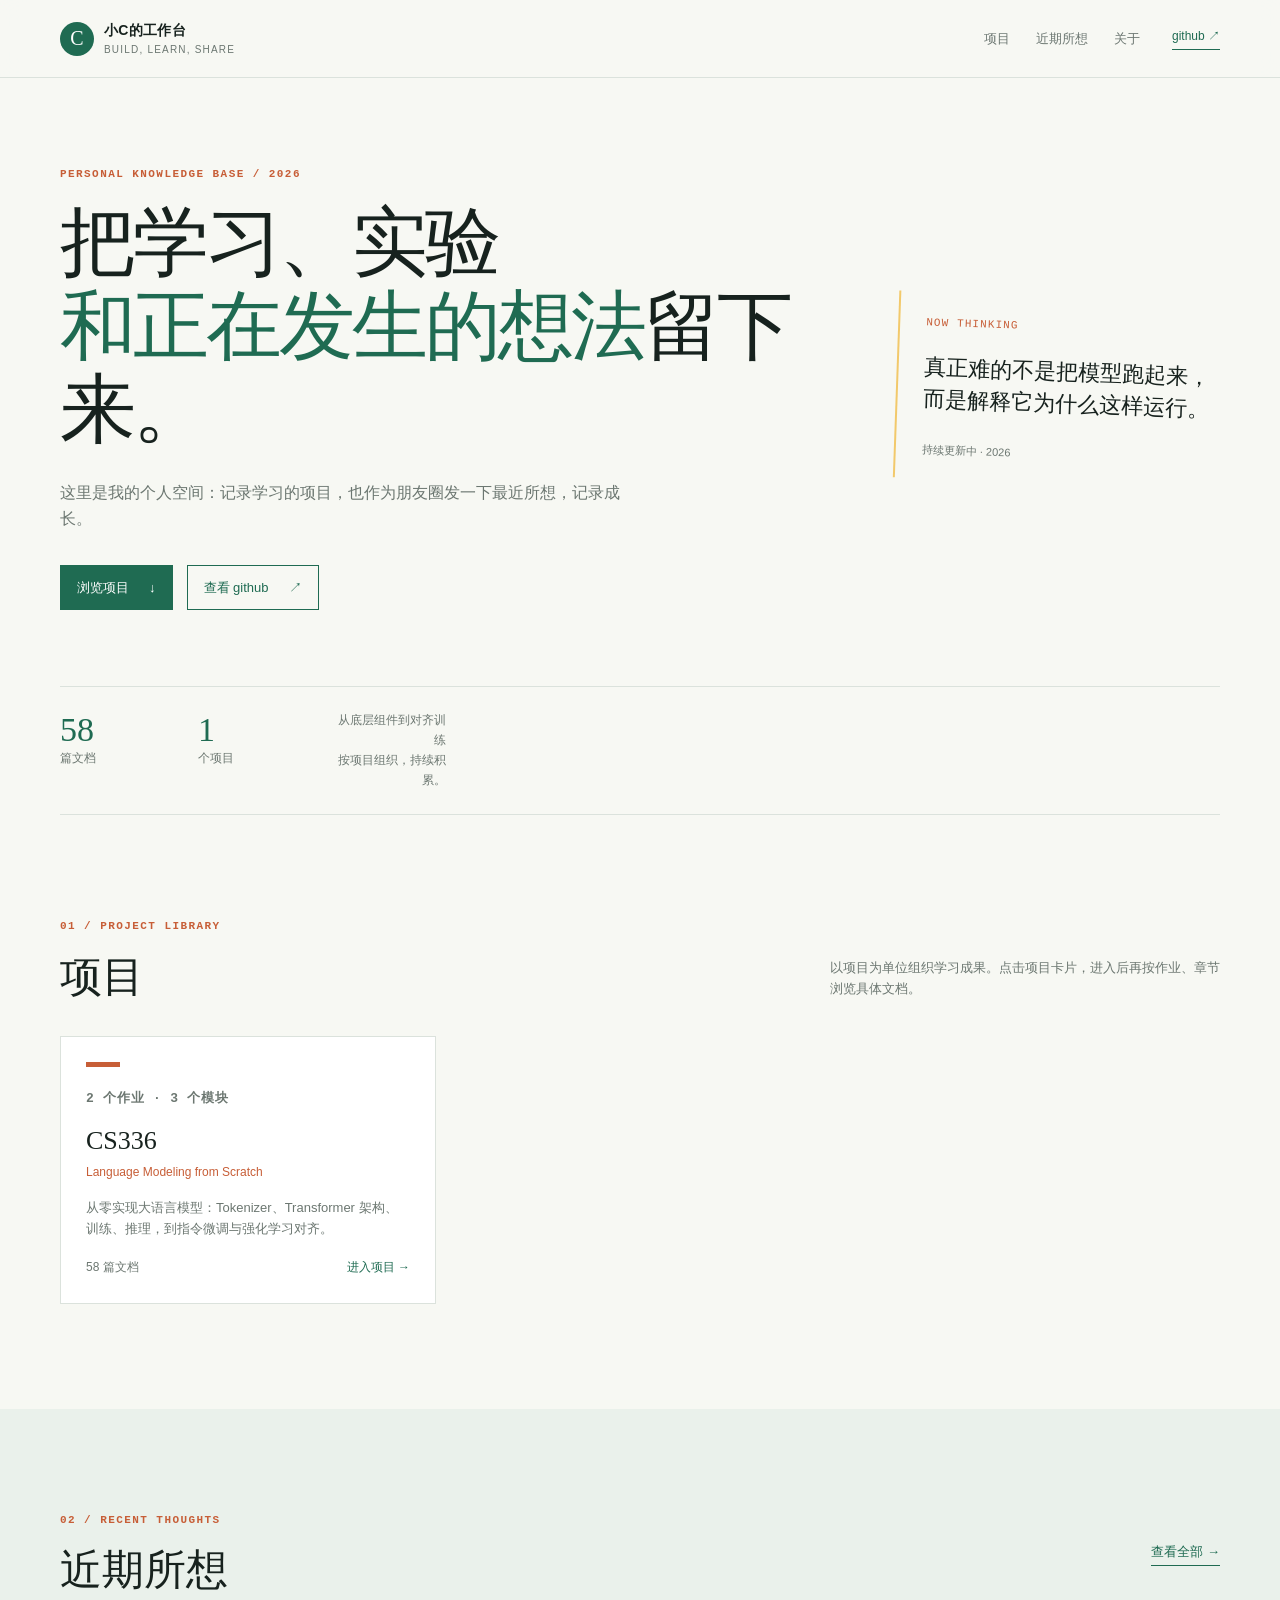
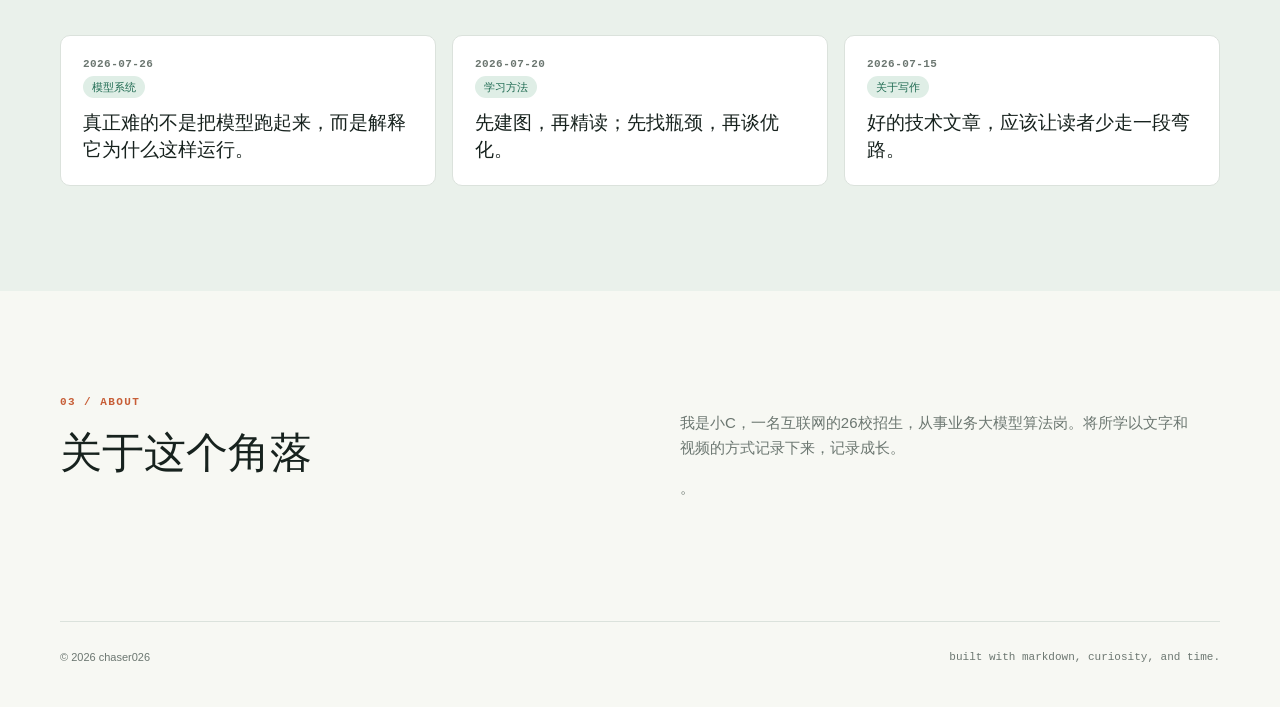
==== index.html @ cbb9e2eb "更新内容" ====
<!doctype html>
<html lang="zh-CN">
<head>
  <meta charset="utf-8">
  <meta name="viewport" content="width=device-width, initial-scale=1">
  <meta name="description" content="chaser026 的技术项目、学习文档与近期所想。">
  <title>小C的工作台</title>
  <link rel="stylesheet" href="assets/styles.css">
</head>
<body>
  <header class="site-header">
    <a class="brand" href="#top" aria-label="返回首页">
      <span class="brand-mark">C</span>
      <span><strong data-site-title>小C的工作台</strong><small data-site-tagline>build, learn, share</small></span>
    </a>
    <nav class="main-nav" aria-label="主导航">
      <a href="#projects">项目</a>
      <a href="#thoughts">近期所想</a>
      <a href="#about">关于</a>
    </nav>
    <a class="github-link" data-github href="https://github.com/chaser026" target="_blank" rel="noreferrer">github ↗</a>
  </header>

  <main id="top">
    <section class="hero shell">
      <div class="hero-copy">
        <p class="eyebrow">personal knowledge base / 2026</p>
        <h1>把学习、实验<br><em>和正在发生的想法</em>留下来。</h1>
        <p class="hero-lede">这里是我的个人空间：记录学习的项目，也作为朋友圈发一下最近所想，记录成长。</p>
        <div class="hero-actions">
          <a class="button button-primary" href="#projects">浏览项目 <span>↓</span></a>
          <a class="button button-quiet" data-github href="https://github.com/chaser026" target="_blank" rel="noreferrer">查看 github <span>↗</span></a>
        </div>
      </div>
      <aside class="hero-note">
        <span class="note-label">now thinking</span>
        <p data-hero-thought>怎样把复杂的模型系统，讲成别人可以真正拿去使用的知识。</p>
        <span class="note-date">持续更新中 · 2026</span>
      </aside>
    </section>

    <section class="stats shell" aria-label="站点概况">
      <div><strong id="doc-count">0</strong><span>篇文档</span></div>
      <div><strong id="project-count">0</strong><span>个项目</span></div>
    
      <div class="stats-caption">从底层组件到对齐训练<br>按项目组织，持续积累。</div>
    </section>

    <section id="projects" class="section shell">
      <div class="section-heading">
        <div><p class="eyebrow">01 / project library</p><h2>项目</h2></div>
        <p class="section-intro">以项目为单位组织学习成果。点击项目卡片，进入后再按作业、章节浏览具体文档。</p>
      </div>
      <div id="project-grid" class="project-grid"></div>
      <div id="empty-state" class="empty-state" hidden>还没有项目。在 content/ 添加内容后运行 build.py 即可。</div>
    </section>

    <section id="thoughts" class="section thoughts-band">
      <div class="shell">
        <div class="section-heading thoughts-heading">
          <div><p class="eyebrow">02 / recent thoughts</p><h2>近期所想</h2></div>
          <a class="thoughts-more" href="thoughts.html">查看全部 →</a>
        </div>
        <div id="thoughts-preview" class="thoughts-preview"></div>
      </div>
    </section>

    <section id="about" class="section shell about-section">
      <div><p class="eyebrow">03 / about</p><h2>关于这个角落</h2></div>
      <div class="about-copy"><p>我是小C，一名互联网的26校招生，从事业务大模型算法岗。将所学以文字和视频的方式记录下来，记录成长。</p><p>。</p></div>
    </section>
  </main>

  <footer class="site-footer shell"><span data-copyright>© 2026 chaser026</span><span>built with markdown, curiosity, and time.</span></footer>
  <script src="data/site.js"></script>
  <script src="assets/app.js"></script>
</body>
</html>
---- assets/styles.css ----
:root{--ink:#17221e;--muted:#6c7771;--line:#dbe2dc;--paper:#f7f8f3;--white:#fff;--green:#1f6b52;--mint:#dfeee6;--orange:#c75e37;--yellow:#f2c96b;--shadow:0 18px 45px rgba(28,45,35,.08)}*{box-sizing:border-box}html{scroll-behavior:smooth}body{margin:0;background:var(--paper);color:var(--ink);font-family:-apple-system,BlinkMacSystemFont,"PingFang SC","Hiragino Sans GB","Microsoft YaHei",sans-serif;line-height:1.65}a{color:inherit;text-decoration:none}.shell{width:min(1160px,calc(100% - 48px));margin:0 auto}.site-header{height:78px;display:flex;align-items:center;gap:32px;padding:0 max(24px,calc((100vw - 1160px)/2));border-bottom:1px solid var(--line);background:rgba(247,248,243,.9);backdrop-filter:blur(12px);position:sticky;top:0;z-index:10}.brand{display:flex;align-items:center;gap:10px;margin-right:auto}.brand-mark{display:grid;place-items:center;width:34px;height:34px;background:var(--green);color:white;font-family:Georgia,serif;font-size:20px;border-radius:50%}.brand strong,.brand small{display:block}.brand strong{font-size:14px;letter-spacing:.02em}.brand small{color:var(--muted);font-size:10px;letter-spacing:.12em;text-transform:uppercase}.main-nav{display:flex;gap:26px;font-size:13px}.main-nav a{color:var(--muted)}.main-nav a:hover,.github-link:hover{color:var(--green)}.github-link{font-size:12px;color:var(--green);border-bottom:1px solid var(--green);padding-bottom:2px}.hero{min-height:540px;display:grid;grid-template-columns:1.4fr .6fr;align-items:center;gap:80px;padding:90px 0 76px}.eyebrow{color:var(--orange);font:700 11px/1.2 ui-monospace,SFMono-Regular,Menlo,monospace;letter-spacing:.13em;text-transform:uppercase;margin:0 0 20px}.hero h1{font:500 clamp(42px,6vw,76px)/1.1 Georgia,"Songti SC",serif;letter-spacing:-.04em;margin:0 0 28px}.hero h1 em{color:var(--green);font-style:normal}.hero-lede{max-width:570px;color:var(--muted);font-size:16px;margin:0}.hero-actions{display:flex;gap:14px;margin-top:32px}.button{display:inline-flex;align-items:center;gap:20px;padding:11px 16px;font-size:13px;border:1px solid var(--green);transition:.2s}.button-primary{background:var(--green);color:white}.button-primary:hover{background:#174e3c}.button-quiet{color:var(--green)}.button-quiet:hover{background:var(--mint)}.hero-note{border-left:2px solid var(--yellow);padding:16px 0 16px 26px;transform:rotate(2deg)}.note-label{color:var(--orange);font:11px ui-monospace,monospace;letter-spacing:.1em;text-transform:uppercase}.hero-note p{font:22px/1.45 Georgia,"Songti SC",serif;margin:18px 0 20px}.note-date{font-size:11px;color:var(--muted)}.stats{display:grid;grid-template-columns:repeat(3,110px) 1fr;gap:28px;border-top:1px solid var(--line);border-bottom:1px solid var(--line);padding:24px 0}.stats strong,.stats span{display:block}.stats strong{font:34px Georgia,serif;color:var(--green)}.stats span{font-size:12px;color:var(--muted)}.stats-caption{align-self:center;text-align:right;color:var(--muted);font-size:12px}.section{padding:105px 0}.section-heading{display:flex;align-items:end;justify-content:space-between;gap:40px;margin-bottom:36px}.section h2{font:500 42px/1.1 Georgia,"Songti SC",serif;margin:0}.section-intro{max-width:390px;color:var(--muted);font-size:13px;margin:0}.toolbar{display:flex;justify-content:space-between;gap:24px;align-items:center;margin-bottom:26px}.search-box{display:flex;align-items:center;gap:10px;background:white;border:1px solid var(--line);padding:0 14px;width:min(360px,100%);height:42px}.search-box span{font-size:22px;color:var(--muted)}.search-box input{border:0;outline:0;width:100%;font:13px inherit;background:transparent;color:var(--ink)}.filters{display:flex;gap:8px;flex-wrap:wrap;justify-content:end}.filter{border:0;background:transparent;color:var(--muted);padding:7px 11px;font-size:12px;cursor:pointer}.filter.active{background:var(--green);color:#fff}.project-grid{display:grid;grid-template-columns:repeat(3,1fr);gap:16px}.project-card{background:var(--white);border:1px solid var(--line);padding:25px;min-height:240px;display:flex;flex-direction:column;transition:.2s}.project-card:hover{transform:translateY(-3px);box-shadow:var(--shadow);border-color:#b9ccc0}.project-card-link{cursor:pointer}.card-kicker{font:600 11px ui-monospace,monospace;letter-spacing:.06em;color:var(--muted);margin:0 0 6px}.card-sub{color:var(--orange)!important;font-size:12px!important;margin:0 0 14px!important}.project-color{width:34px;height:5px;background:var(--orange);margin-bottom:22px}.project-card:nth-child(2n) .project-color{background:var(--green)}.project-card:nth-child(3n) .project-color{background:var(--yellow)}.project-card h3{font:500 26px/1.25 Georgia,"Songti SC",serif;margin:0 0 6px}.project-card p{font-size:13px;color:var(--muted);margin:0 0 18px}.card-meta{margin-top:auto;display:flex;justify-content:space-between;align-items:end;color:var(--muted);font-size:12px}.tags{display:flex;gap:5px;flex-wrap:wrap}.tag{background:var(--mint);color:var(--green);padding:3px 7px}.open-link{color:var(--green);font-size:12px}.empty-state{text-align:center;color:var(--muted);padding:50px}.thoughts-band{background:#eaf1eb}.thoughts-heading{margin-bottom:42px;align-items:center}.thoughts-more{color:var(--green);font-size:13px;border-bottom:1px solid var(--green);padding-bottom:2px;white-space:nowrap}.thoughts-more:hover{color:#174e3c}.thoughts-preview{display:grid;grid-template-columns:repeat(3,1fr);gap:16px}.thought-preview-card{display:flex;flex-direction:column;gap:6px;background:var(--white);border:1px solid var(--line);border-radius:10px;padding:22px;transition:.18s}.thought-preview-card:hover{transform:translateY(-3px);box-shadow:var(--shadow);border-color:#b9ccc0}.thought-preview-date{font:600 11px ui-monospace,monospace;color:var(--muted);letter-spacing:.04em}.thought-preview-topic{display:inline-block;align-self:flex-start;background:var(--mint);color:var(--green);font-size:11px;padding:2px 9px;border-radius:20px}.thought-preview-card h3{font:500 19px/1.4 Georgia,"Songti SC",serif;margin:6px 0 0}.thoughts-layout{display:grid;grid-template-columns:1fr 1fr;gap:70px}.featured-thought{background:var(--green);color:white;padding:35px 38px;min-height:290px;position:relative}.thought-index{font:42px Georgia,serif;color:var(--yellow)}.thought-date{font:11px ui-monospace,monospace;letter-spacing:.05em;color:var(--orange);text-transform:uppercase;margin:15px 0}.featured-thought .thought-date{color:var(--yellow)}.thought-card h3{font:500 27px/1.3 Georgia,"Songti SC",serif;margin:0 0 20px}.thought-card>p:last-child{font-size:13px;color:#d8e7dd}.thought-list{border-top:1px solid #bdd2c3}.thought-row{display:grid;grid-template-columns:46px 1fr;gap:12px;padding:21px 0;border-bottom:1px solid #bdd2c3}.thought-row>span{font:22px Georgia,serif;color:var(--orange)}.thought-row .thought-date{margin:0 0 5px}.thought-row h3{font:18px/1.35 Georgia,"Songti SC",serif;margin:0}.about-section{display:grid;grid-template-columns:1fr 1fr;gap:80px}.about-copy{max-width:510px;color:var(--muted);font-size:15px}.site-footer{display:flex;justify-content:space-between;padding:26px 0 40px;border-top:1px solid var(--line);color:var(--muted);font-size:11px}.site-footer span:last-child{font-family:ui-monospace,monospace}@media(max-width:800px){.site-header{padding:0 18px;gap:15px}.main-nav{display:none}.shell{width:min(100% - 36px,600px)}.hero{grid-template-columns:1fr;gap:30px;padding:65px 0}.hero-note{max-width:390px}.stats{grid-template-columns:repeat(3,1fr);gap:10px}.stats-caption{grid-column:1/-1;text-align:left;margin-top:10px}.section{padding:70px 0}.section-heading,.toolbar{display:block}.section-intro{margin-top:18px}.filters{justify-content:start;margin-top:15px}.project-grid{grid-template-columns:1fr}.thoughts-preview{grid-template-columns:1fr}.thoughts-layout,.about-section{grid-template-columns:1fr;gap:34px}.site-footer{display:block}.site-footer span{display:block;margin-top:7px}}
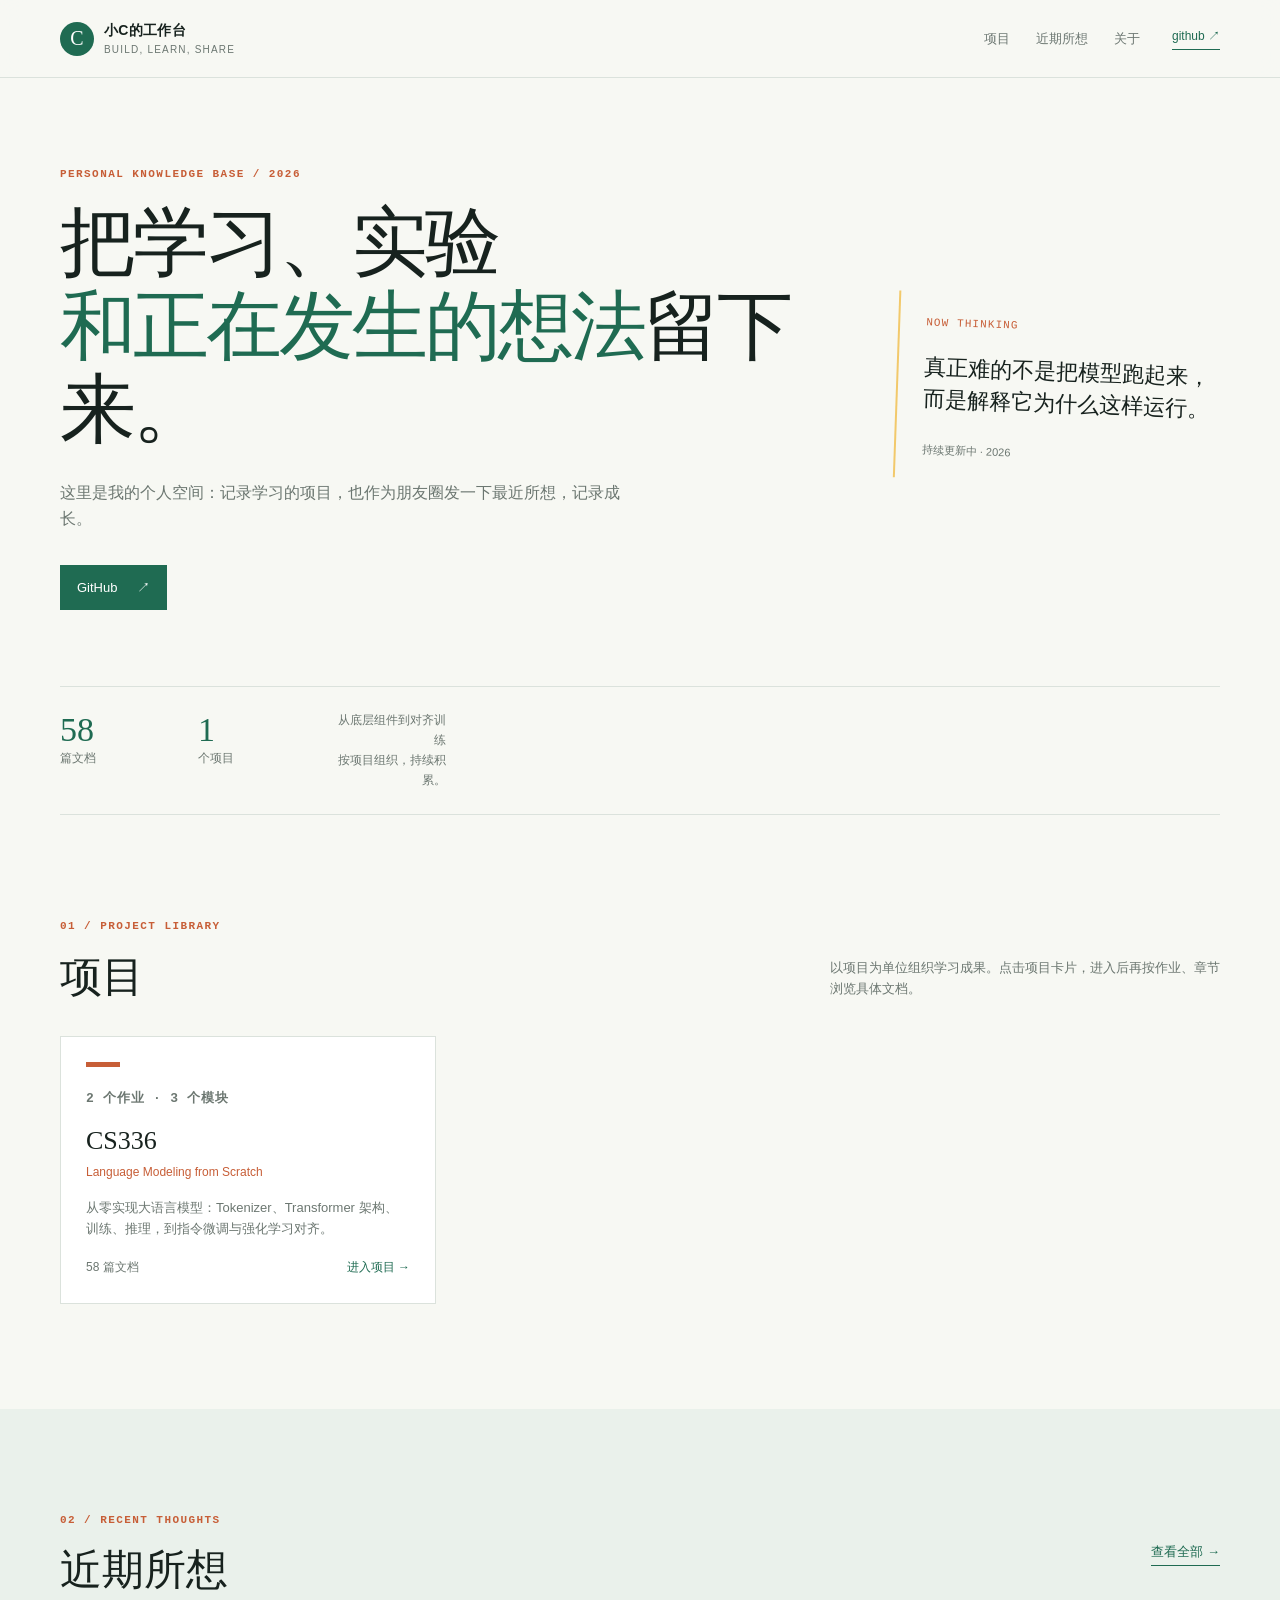
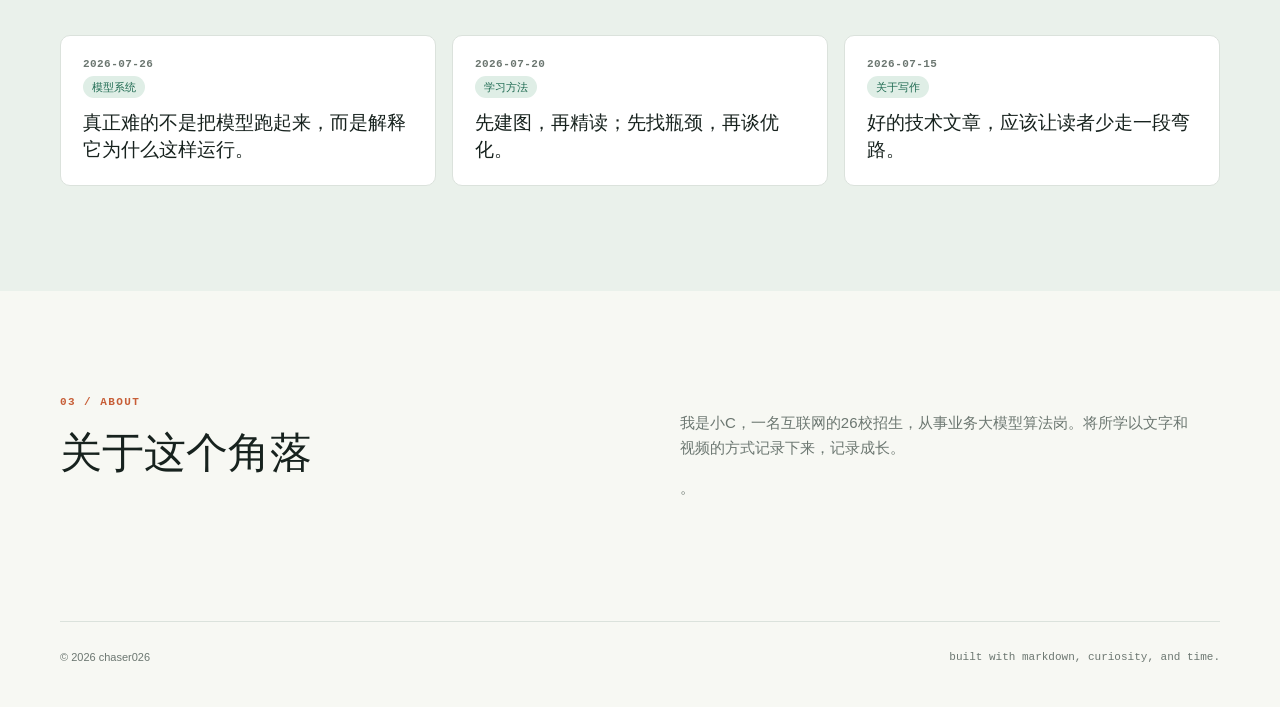
==== commit 7c8d7915: "Add giscus comments, social links; remove hero CTA buttons" ====
--- a/index.html
+++ b/index.html
@@ -27,10 +27,7 @@
         <p class="eyebrow">personal knowledge base / 2026</p>
         <h1>把学习、实验<br><em>和正在发生的想法</em>留下来。</h1>
         <p class="hero-lede">这里是我的个人空间：记录学习的项目，也作为朋友圈发一下最近所想，记录成长。</p>
-        <div class="hero-actions">
-          <a class="button button-primary" href="#projects">浏览项目 <span>↓</span></a>
-          <a class="button button-quiet" data-github href="https://github.com/chaser026" target="_blank" rel="noreferrer">查看 github <span>↗</span></a>
-        </div>
+        <div class="hero-actions" id="social-links"></div>
       </div>
       <aside class="hero-note">
         <span class="note-label">now thinking</span>
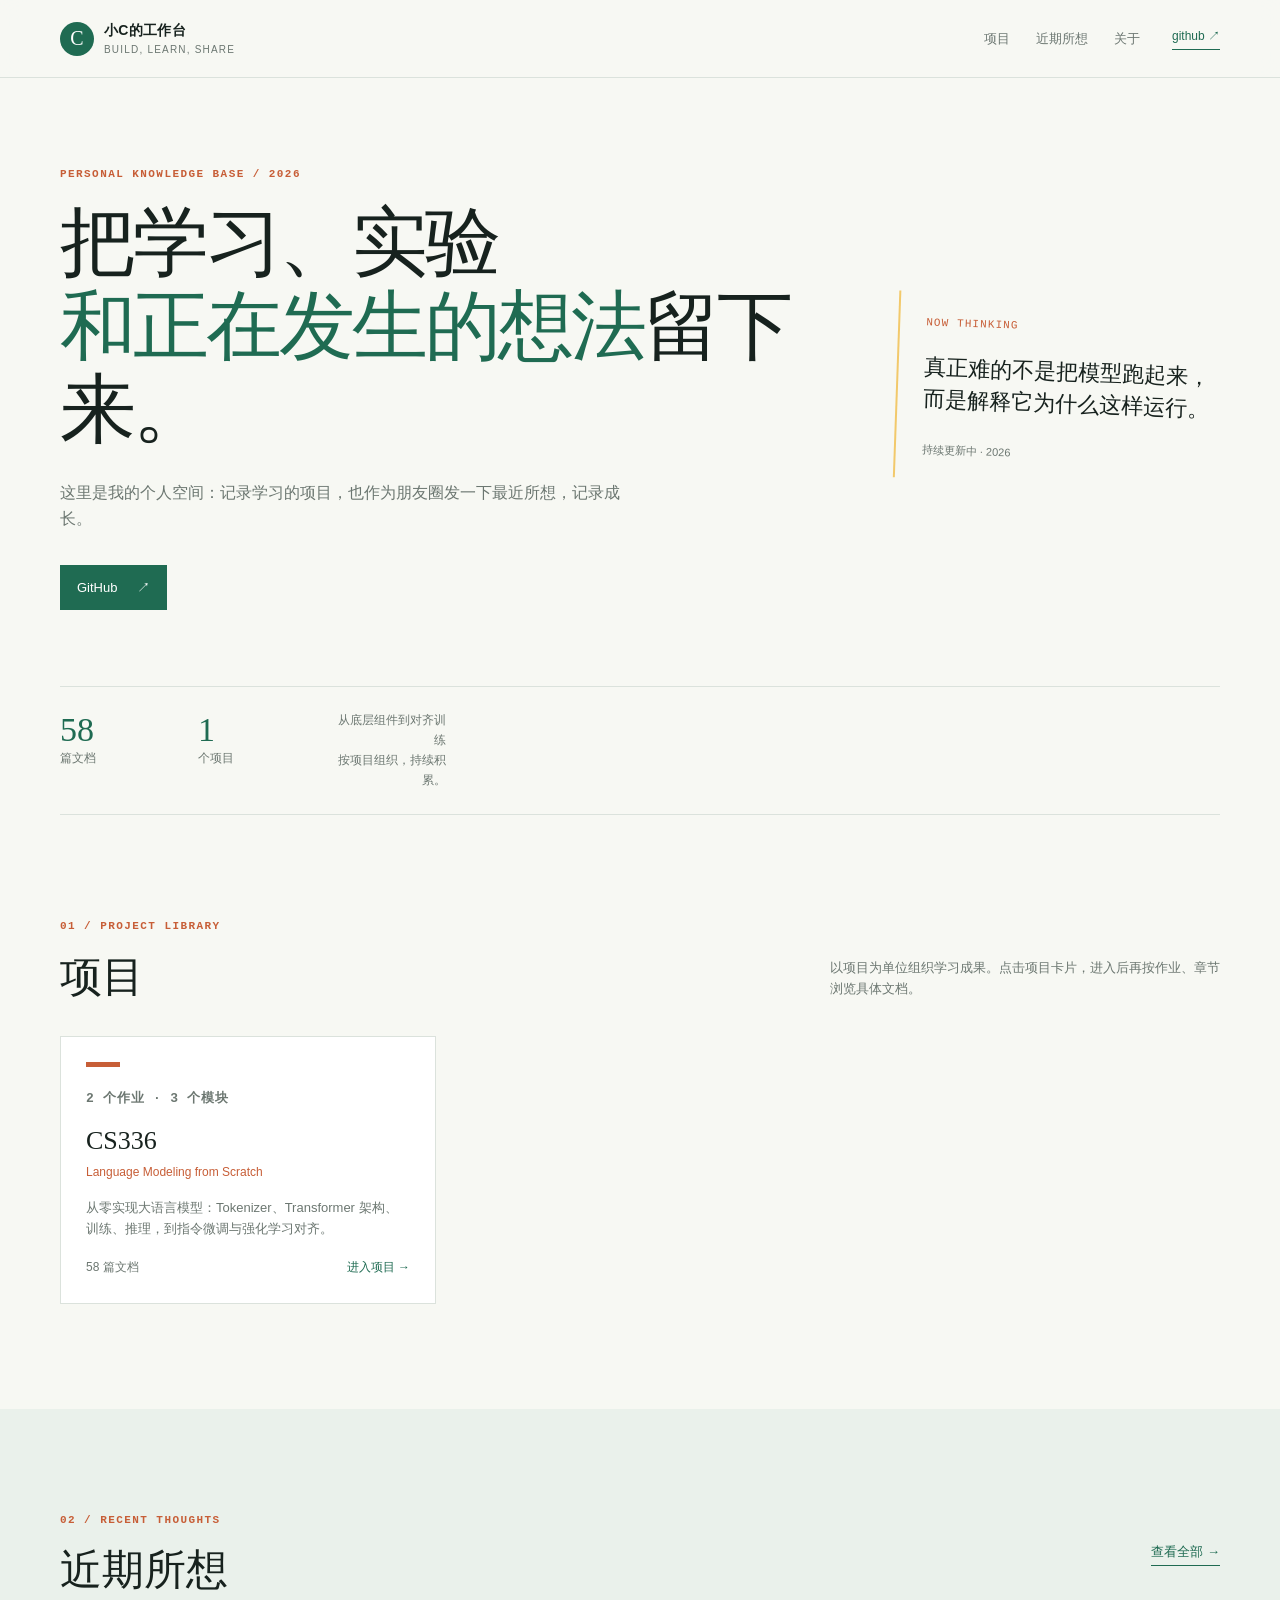
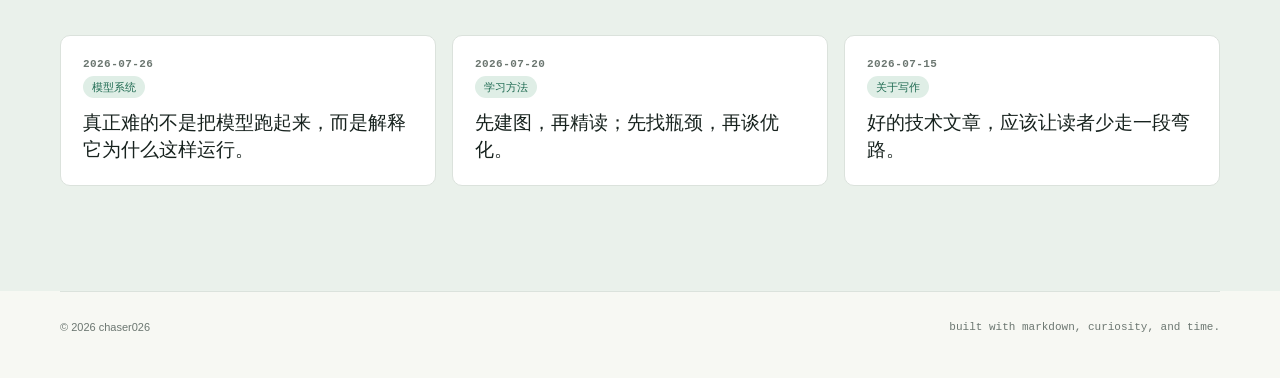
==== commit 7779546e: "更新内容" ====
--- a/index.html
+++ b/index.html
@@ -62,10 +62,10 @@
       </div>
     </section>
 
-    <section id="about" class="section shell about-section">
+    <!-- <section id="about" class="section shell about-section">
       <div><p class="eyebrow">03 / about</p><h2>关于这个角落</h2></div>
       <div class="about-copy"><p>我是小C，一名互联网的26校招生，从事业务大模型算法岗。将所学以文字和视频的方式记录下来，记录成长。</p><p>。</p></div>
-    </section>
+    </section> -->
   </main>
 
   <footer class="site-footer shell"><span data-copyright>© 2026 chaser026</span><span>built with markdown, curiosity, and time.</span></footer>
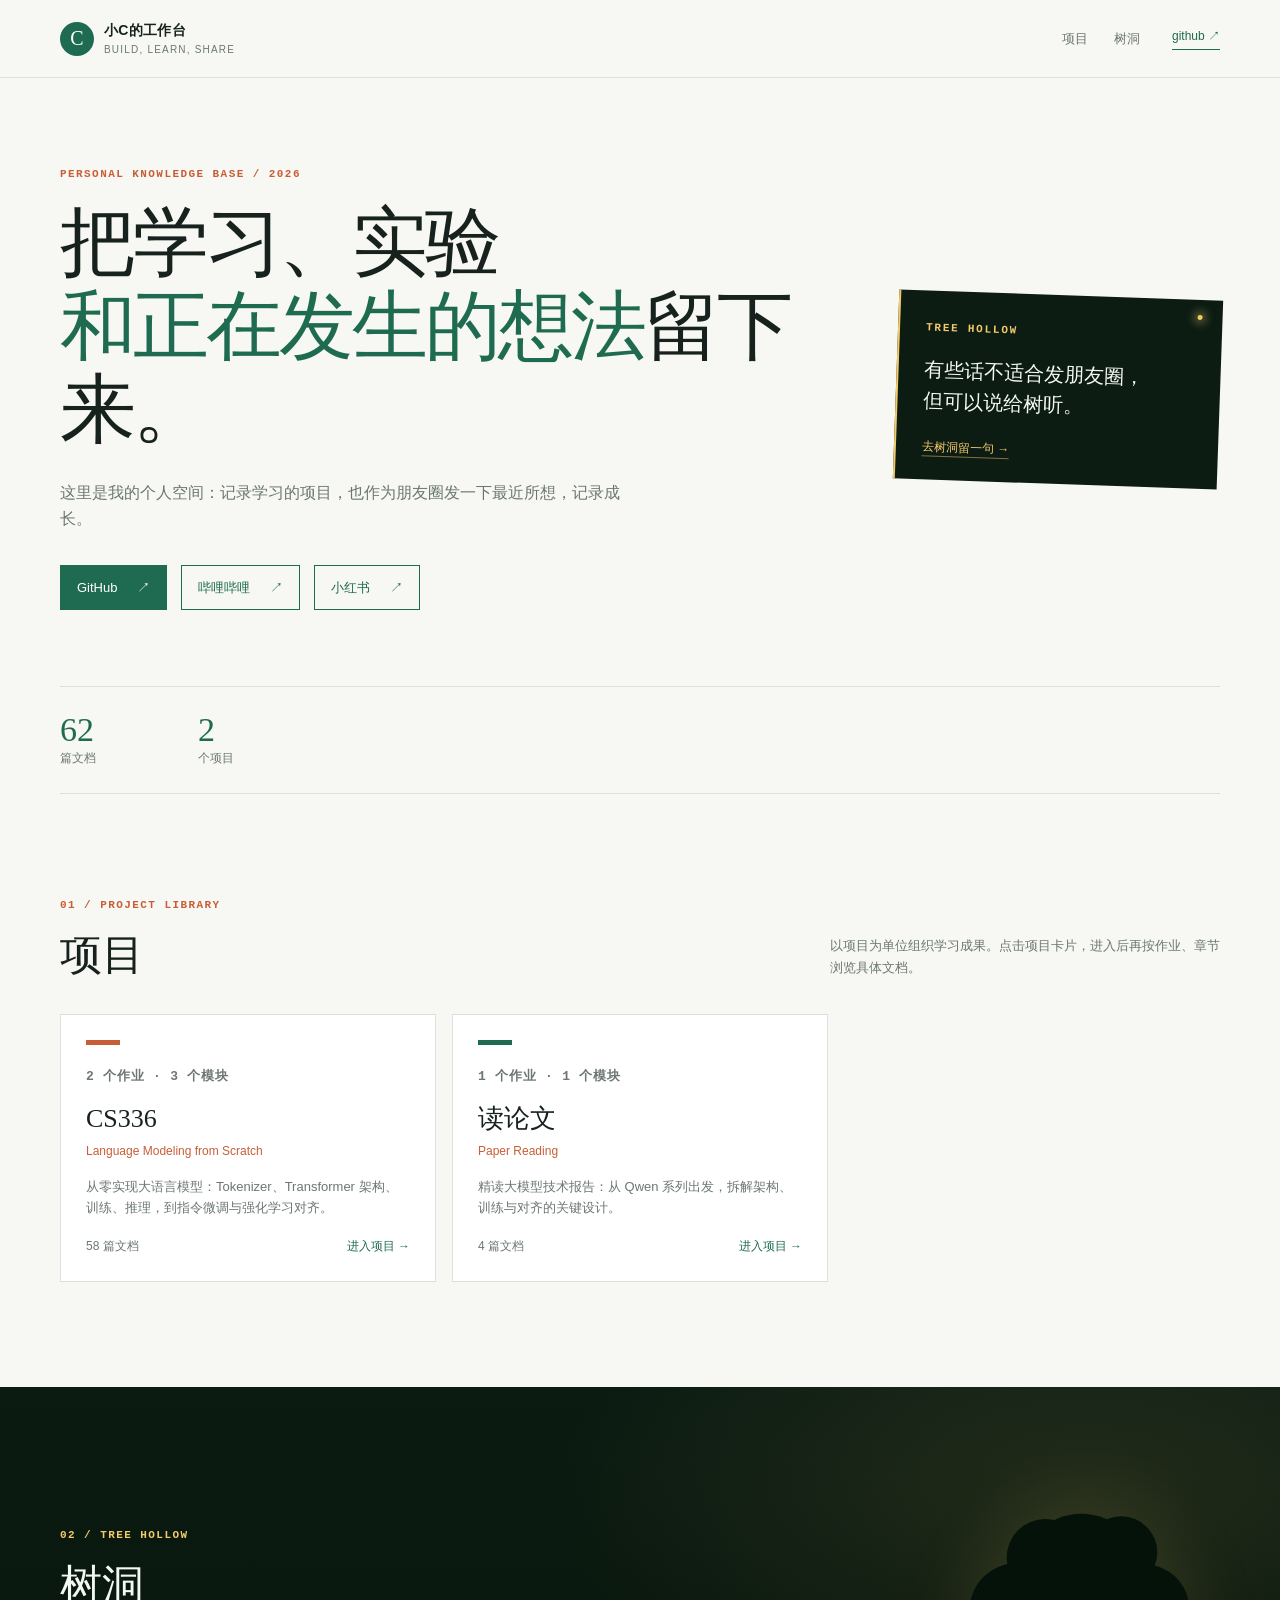
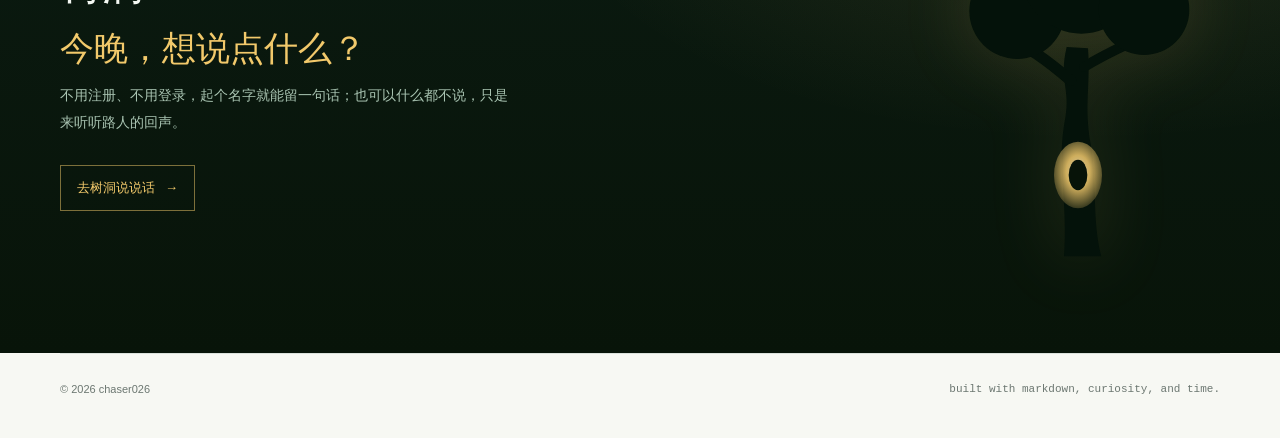
==== commit 41e6f5f5: "更新内容" ====
--- a/index.html
+++ b/index.html
@@ -3,7 +3,7 @@
 <head>
   <meta charset="utf-8">
   <meta name="viewport" content="width=device-width, initial-scale=1">
-  <meta name="description" content="chaser026 的技术项目、学习文档与近期所想。">
+  <meta name="description" content="chaser026 的技术项目、学习笔记，和一个谁都可以说话的公开树洞。">
   <title>小C的工作台</title>
   <link rel="stylesheet" href="assets/styles.css">
 </head>
@@ -15,8 +15,7 @@
     </a>
     <nav class="main-nav" aria-label="主导航">
       <a href="#projects">项目</a>
-      <a href="#thoughts">近期所想</a>
-      <a href="#about">关于</a>
+      <a href="treehole.html">树洞</a>
     </nav>
     <a class="github-link" data-github href="https://github.com/chaser026" target="_blank" rel="noreferrer">github ↗</a>
   </header>
@@ -29,18 +28,17 @@
         <p class="hero-lede">这里是我的个人空间：记录学习的项目，也作为朋友圈发一下最近所想，记录成长。</p>
         <div class="hero-actions" id="social-links"></div>
       </div>
-      <aside class="hero-note">
-        <span class="note-label">now thinking</span>
-        <p data-hero-thought>怎样把复杂的模型系统，讲成别人可以真正拿去使用的知识。</p>
-        <span class="note-date">持续更新中 · 2026</span>
+      <aside class="hero-hole">
+        <i class="hole-firefly" aria-hidden="true"></i>
+        <span class="hole-label">tree hollow</span>
+        <p>有些话不适合发朋友圈，<br>但可以说给树听。</p>
+        <a class="hole-go" href="treehole.html">去树洞留一句 →</a>
       </aside>
     </section>
 
     <section class="stats shell" aria-label="站点概况">
       <div><strong id="doc-count">0</strong><span>篇文档</span></div>
       <div><strong id="project-count">0</strong><span>个项目</span></div>
-    
-      <div class="stats-caption">从底层组件到对齐训练<br>按项目组织，持续积累。</div>
     </section>
 
     <section id="projects" class="section shell">
@@ -52,13 +50,37 @@
       <div id="empty-state" class="empty-state" hidden>还没有项目。在 content/ 添加内容后运行 build.py 即可。</div>
     </section>
 
-    <section id="thoughts" class="section thoughts-band">
-      <div class="shell">
-        <div class="section-heading thoughts-heading">
-          <div><p class="eyebrow">02 / recent thoughts</p><h2>近期所想</h2></div>
-          <a class="thoughts-more" href="thoughts.html">查看全部 →</a>
+    <section class="hole-band">
+      <div class="hole-band-fireflies" id="hole-band-fireflies" aria-hidden="true"></div>
+      <div class="shell hole-band-inner">
+        <div class="hole-band-copy">
+          <p class="eyebrow hole-eyebrow">02 / tree hollow</p>
+          <h2>树洞</h2>
+          <p class="hole-line">今晚，想说点什么？</p>
+          <p class="hole-sub">不用注册、不用登录，起个名字就能留一句话；也可以什么都不说，只是来听听路人的回声。</p>
+          <a class="button hole-band-button" href="treehole.html">去树洞说说话 <span>→</span></a>
         </div>
-        <div id="thoughts-preview" class="thoughts-preview"></div>
+        <svg class="hole-band-tree" viewBox="0 0 420 560" aria-hidden="true">
+          <defs>
+            <radialGradient id="bandGlow" cx="50%" cy="45%" r="65%">
+              <stop offset="0%" stop-color="#ffedbe"/>
+              <stop offset="38%" stop-color="#f2c96b"/>
+              <stop offset="100%" stop-color="rgba(242,201,107,0)"/>
+            </radialGradient>
+          </defs>
+          <g fill="#04120a">
+            <path d="M186 560 C192 470 174 424 188 352 C196 310 178 296 190 246 L222 248 C226 300 216 336 226 392 C236 452 228 506 242 560 Z"/>
+            <path d="M196 296 C156 262 132 246 98 230" stroke="#04120a" stroke-width="17" fill="none" stroke-linecap="round"/>
+            <path d="M216 276 C258 250 288 240 330 218" stroke="#04120a" stroke-width="15" fill="none" stroke-linecap="round"/>
+            <circle cx="116" cy="192" r="72"/>
+            <circle cx="212" cy="136" r="90"/>
+            <circle cx="306" cy="190" r="68"/>
+            <circle cx="158" cy="112" r="58"/>
+            <circle cx="272" cy="104" r="54"/>
+          </g>
+          <ellipse class="hollow" cx="207" cy="438" rx="36" ry="50" fill="url(#bandGlow)" opacity=".85"/>
+          <ellipse cx="207" cy="438" rx="14" ry="23" fill="#071308"/>
+        </svg>
       </div>
     </section>
 
--- a/assets/styles.css
+++ b/assets/styles.css
@@ -1 +1,8 @@
-:root{--ink:#17221e;--muted:#6c7771;--line:#dbe2dc;--paper:#f7f8f3;--white:#fff;--green:#1f6b52;--mint:#dfeee6;--orange:#c75e37;--yellow:#f2c96b;--shadow:0 18px 45px rgba(28,45,35,.08)}*{box-sizing:border-box}html{scroll-behavior:smooth}body{margin:0;background:var(--paper);color:var(--ink);font-family:-apple-system,BlinkMacSystemFont,"PingFang SC","Hiragino Sans GB","Microsoft YaHei",sans-serif;line-height:1.65}a{color:inherit;text-decoration:none}.shell{width:min(1160px,calc(100% - 48px));margin:0 auto}.site-header{height:78px;display:flex;align-items:center;gap:32px;padding:0 max(24px,calc((100vw - 1160px)/2));border-bottom:1px solid var(--line);background:rgba(247,248,243,.9);backdrop-filter:blur(12px);position:sticky;top:0;z-index:10}.brand{display:flex;align-items:center;gap:10px;margin-right:auto}.brand-mark{display:grid;place-items:center;width:34px;height:34px;background:var(--green);color:white;font-family:Georgia,serif;font-size:20px;border-radius:50%}.brand strong,.brand small{display:block}.brand strong{font-size:14px;letter-spacing:.02em}.brand small{color:var(--muted);font-size:10px;letter-spacing:.12em;text-transform:uppercase}.main-nav{display:flex;gap:26px;font-size:13px}.main-nav a{color:var(--muted)}.main-nav a:hover,.github-link:hover{color:var(--green)}.github-link{font-size:12px;color:var(--green);border-bottom:1px solid var(--green);padding-bottom:2px}.hero{min-height:540px;display:grid;grid-template-columns:1.4fr .6fr;align-items:center;gap:80px;padding:90px 0 76px}.eyebrow{color:var(--orange);font:700 11px/1.2 ui-monospace,SFMono-Regular,Menlo,monospace;letter-spacing:.13em;text-transform:uppercase;margin:0 0 20px}.hero h1{font:500 clamp(42px,6vw,76px)/1.1 Georgia,"Songti SC",serif;letter-spacing:-.04em;margin:0 0 28px}.hero h1 em{color:var(--green);font-style:normal}.hero-lede{max-width:570px;color:var(--muted);font-size:16px;margin:0}.hero-actions{display:flex;gap:14px;margin-top:32px}.button{display:inline-flex;align-items:center;gap:20px;padding:11px 16px;font-size:13px;border:1px solid var(--green);transition:.2s}.button-primary{background:var(--green);color:white}.button-primary:hover{background:#174e3c}.button-quiet{color:var(--green)}.button-quiet:hover{background:var(--mint)}.hero-note{border-left:2px solid var(--yellow);padding:16px 0 16px 26px;transform:rotate(2deg)}.note-label{color:var(--orange);font:11px ui-monospace,monospace;letter-spacing:.1em;text-transform:uppercase}.hero-note p{font:22px/1.45 Georgia,"Songti SC",serif;margin:18px 0 20px}.note-date{font-size:11px;color:var(--muted)}.stats{display:grid;grid-template-columns:repeat(3,110px) 1fr;gap:28px;border-top:1px solid var(--line);border-bottom:1px solid var(--line);padding:24px 0}.stats strong,.stats span{display:block}.stats strong{font:34px Georgia,serif;color:var(--green)}.stats span{font-size:12px;color:var(--muted)}.stats-caption{align-self:center;text-align:right;color:var(--muted);font-size:12px}.section{padding:105px 0}.section-heading{display:flex;align-items:end;justify-content:space-between;gap:40px;margin-bottom:36px}.section h2{font:500 42px/1.1 Georgia,"Songti SC",serif;margin:0}.section-intro{max-width:390px;color:var(--muted);font-size:13px;margin:0}.toolbar{display:flex;justify-content:space-between;gap:24px;align-items:center;margin-bottom:26px}.search-box{display:flex;align-items:center;gap:10px;background:white;border:1px solid var(--line);padding:0 14px;width:min(360px,100%);height:42px}.search-box span{font-size:22px;color:var(--muted)}.search-box input{border:0;outline:0;width:100%;font:13px inherit;background:transparent;color:var(--ink)}.filters{display:flex;gap:8px;flex-wrap:wrap;justify-content:end}.filter{border:0;background:transparent;color:var(--muted);padding:7px 11px;font-size:12px;cursor:pointer}.filter.active{background:var(--green);color:#fff}.project-grid{display:grid;grid-template-columns:repeat(3,1fr);gap:16px}.project-card{background:var(--white);border:1px solid var(--line);padding:25px;min-height:240px;display:flex;flex-direction:column;transition:.2s}.project-card:hover{transform:translateY(-3px);box-shadow:var(--shadow);border-color:#b9ccc0}.project-card-link{cursor:pointer}.card-kicker{font:600 11px ui-monospace,monospace;letter-spacing:.06em;color:var(--muted);margin:0 0 6px}.card-sub{color:var(--orange)!important;font-size:12px!important;margin:0 0 14px!important}.project-color{width:34px;height:5px;background:var(--orange);margin-bottom:22px}.project-card:nth-child(2n) .project-color{background:var(--green)}.project-card:nth-child(3n) .project-color{background:var(--yellow)}.project-card h3{font:500 26px/1.25 Georgia,"Songti SC",serif;margin:0 0 6px}.project-card p{font-size:13px;color:var(--muted);margin:0 0 18px}.card-meta{margin-top:auto;display:flex;justify-content:space-between;align-items:end;color:var(--muted);font-size:12px}.tags{display:flex;gap:5px;flex-wrap:wrap}.tag{background:var(--mint);color:var(--green);padding:3px 7px}.open-link{color:var(--green);font-size:12px}.empty-state{text-align:center;color:var(--muted);padding:50px}.thoughts-band{background:#eaf1eb}.thoughts-heading{margin-bottom:42px;align-items:center}.thoughts-more{color:var(--green);font-size:13px;border-bottom:1px solid var(--green);padding-bottom:2px;white-space:nowrap}.thoughts-more:hover{color:#174e3c}.thoughts-preview{display:grid;grid-template-columns:repeat(3,1fr);gap:16px}.thought-preview-card{display:flex;flex-direction:column;gap:6px;background:var(--white);border:1px solid var(--line);border-radius:10px;padding:22px;transition:.18s}.thought-preview-card:hover{transform:translateY(-3px);box-shadow:var(--shadow);border-color:#b9ccc0}.thought-preview-date{font:600 11px ui-monospace,monospace;color:var(--muted);letter-spacing:.04em}.thought-preview-topic{display:inline-block;align-self:flex-start;background:var(--mint);color:var(--green);font-size:11px;padding:2px 9px;border-radius:20px}.thought-preview-card h3{font:500 19px/1.4 Georgia,"Songti SC",serif;margin:6px 0 0}.thoughts-layout{display:grid;grid-template-columns:1fr 1fr;gap:70px}.featured-thought{background:var(--green);color:white;padding:35px 38px;min-height:290px;position:relative}.thought-index{font:42px Georgia,serif;color:var(--yellow)}.thought-date{font:11px ui-monospace,monospace;letter-spacing:.05em;color:var(--orange);text-transform:uppercase;margin:15px 0}.featured-thought .thought-date{color:var(--yellow)}.thought-card h3{font:500 27px/1.3 Georgia,"Songti SC",serif;margin:0 0 20px}.thought-card>p:last-child{font-size:13px;color:#d8e7dd}.thought-list{border-top:1px solid #bdd2c3}.thought-row{display:grid;grid-template-columns:46px 1fr;gap:12px;padding:21px 0;border-bottom:1px solid #bdd2c3}.thought-row>span{font:22px Georgia,serif;color:var(--orange)}.thought-row .thought-date{margin:0 0 5px}.thought-row h3{font:18px/1.35 Georgia,"Songti SC",serif;margin:0}.about-section{display:grid;grid-template-columns:1fr 1fr;gap:80px}.about-copy{max-width:510px;color:var(--muted);font-size:15px}.site-footer{display:flex;justify-content:space-between;padding:26px 0 40px;border-top:1px solid var(--line);color:var(--muted);font-size:11px}.site-footer span:last-child{font-family:ui-monospace,monospace}@media(max-width:800px){.site-header{padding:0 18px;gap:15px}.main-nav{display:none}.shell{width:min(100% - 36px,600px)}.hero{grid-template-columns:1fr;gap:30px;padding:65px 0}.hero-note{max-width:390px}.stats{grid-template-columns:repeat(3,1fr);gap:10px}.stats-caption{grid-column:1/-1;text-align:left;margin-top:10px}.section{padding:70px 0}.section-heading,.toolbar{display:block}.section-intro{margin-top:18px}.filters{justify-content:start;margin-top:15px}.project-grid{grid-template-columns:1fr}.thoughts-preview{grid-template-columns:1fr}.thoughts-layout,.about-section{grid-template-columns:1fr;gap:34px}.site-footer{display:block}.site-footer span{display:block;margin-top:7px}}
+:root{--ink:#17221e;--muted:#6c7771;--line:#dbe2dc;--paper:#f7f8f3;--white:#fff;--green:#1f6b52;--mint:#dfeee6;--orange:#c75e37;--yellow:#f2c96b;--shadow:0 18px 45px rgba(28,45,35,.08)}*{box-sizing:border-box}html{scroll-behavior:smooth}body{margin:0;background:var(--paper);color:var(--ink);font-family:-apple-system,BlinkMacSystemFont,"PingFang SC","Hiragino Sans GB","Microsoft YaHei",sans-serif;line-height:1.65}a{color:inherit;text-decoration:none}.shell{width:min(1160px,calc(100% - 48px));margin:0 auto}.site-header{height:78px;display:flex;align-items:center;gap:32px;padding:0 max(24px,calc((100vw - 1160px)/2));border-bottom:1px solid var(--line);background:rgba(247,248,243,.9);backdrop-filter:blur(12px);position:sticky;top:0;z-index:10}.brand{display:flex;align-items:center;gap:10px;margin-right:auto}.brand-mark{display:grid;place-items:center;width:34px;height:34px;background:var(--green);color:white;font-family:Georgia,serif;font-size:20px;border-radius:50%}.brand strong,.brand small{display:block}.brand strong{font-size:14px;letter-spacing:.02em}.brand small{color:var(--muted);font-size:10px;letter-spacing:.12em;text-transform:uppercase}.main-nav{display:flex;gap:26px;font-size:13px}.main-nav a{color:var(--muted)}.main-nav a:hover,.github-link:hover{color:var(--green)}.github-link{font-size:12px;color:var(--green);border-bottom:1px solid var(--green);padding-bottom:2px}.hero{min-height:540px;display:grid;grid-template-columns:1.4fr .6fr;align-items:center;gap:80px;padding:90px 0 76px}.eyebrow{color:var(--orange);font:700 11px/1.2 ui-monospace,SFMono-Regular,Menlo,monospace;letter-spacing:.13em;text-transform:uppercase;margin:0 0 20px}.hero h1{font:500 clamp(42px,6vw,76px)/1.1 Georgia,"Songti SC",serif;letter-spacing:-.04em;margin:0 0 28px}.hero h1 em{color:var(--green);font-style:normal}.hero-lede{max-width:570px;color:var(--muted);font-size:16px;margin:0}.hero-actions{display:flex;gap:14px;margin-top:32px}.button{display:inline-flex;align-items:center;gap:20px;padding:11px 16px;font-size:13px;border:1px solid var(--green);transition:.2s}.button-primary{background:var(--green);color:white}.button-primary:hover{background:#174e3c}.button-quiet{color:var(--green)}.button-quiet:hover{background:var(--mint)}.hero-hole{position:relative;background:#0c1c13;color:#e9f2ea;border-left:2px solid var(--yellow);padding:22px 26px 20px;transform:rotate(2deg);overflow:hidden}.hole-label{color:var(--yellow);font:700 11px ui-monospace,SFMono-Regular,Menlo,monospace;letter-spacing:.16em;text-transform:uppercase}.hero-hole p{font:20px/1.55 Georgia,"Songti SC",serif;color:#f4f8f3;margin:16px 0}.hole-go{color:var(--yellow);font-size:12px;border-bottom:1px solid rgba(242,201,107,.5);padding-bottom:2px;transition:.2s}.hole-go:hover{border-bottom-color:var(--yellow);color:#ffd98a}.hole-firefly{position:absolute;top:15px;right:20px;width:5px;height:5px;border-radius:50%;background:var(--yellow);box-shadow:0 0 10px 3px rgba(242,201,107,.5);animation:firefly-blink 3.6s ease-in-out infinite}.stats{display:grid;grid-template-columns:repeat(3,110px) 1fr;gap:28px;border-top:1px solid var(--line);border-bottom:1px solid var(--line);padding:24px 0}.stats strong,.stats span{display:block}.stats strong{font:34px Georgia,serif;color:var(--green)}.stats span{font-size:12px;color:var(--muted)}.section{padding:105px 0}.section-heading{display:flex;align-items:end;justify-content:space-between;gap:40px;margin-bottom:36px}.section h2{font:500 42px/1.1 Georgia,"Songti SC",serif;margin:0}.section-intro{max-width:390px;color:var(--muted);font-size:13px;margin:0}.toolbar{display:flex;justify-content:space-between;gap:24px;align-items:center;margin-bottom:26px}.search-box{display:flex;align-items:center;gap:10px;background:white;border:1px solid var(--line);padding:0 14px;width:min(360px,100%);height:42px}.search-box span{font-size:22px;color:var(--muted)}.search-box input{border:0;outline:0;width:100%;font:13px inherit;background:transparent;color:var(--ink)}.filters{display:flex;gap:8px;flex-wrap:wrap;justify-content:end}.filter{border:0;background:transparent;color:var(--muted);padding:7px 11px;font-size:12px;cursor:pointer}.filter.active{background:var(--green);color:#fff}.project-grid{display:grid;grid-template-columns:repeat(3,1fr);gap:16px}.project-card{background:var(--white);border:1px solid var(--line);padding:25px;min-height:240px;display:flex;flex-direction:column;transition:.2s}.project-card:hover{transform:translateY(-3px);box-shadow:var(--shadow);border-color:#b9ccc0}.project-card-link{cursor:pointer}.card-kicker{font:600 11px ui-monospace,monospace;letter-spacing:.06em;color:var(--muted);margin:0 0 6px}.card-sub{color:var(--orange)!important;font-size:12px!important;margin:0 0 14px!important}.project-color{width:34px;height:5px;background:var(--orange);margin-bottom:22px}.project-card:nth-child(2n) .project-color{background:var(--green)}.project-card:nth-child(3n) .project-color{background:var(--yellow)}.project-card h3{font:500 26px/1.25 Georgia,"Songti SC",serif;margin:0 0 6px}.project-card p{font-size:13px;color:var(--muted);margin:0 0 18px}.card-meta{margin-top:auto;display:flex;justify-content:space-between;align-items:end;color:var(--muted);font-size:12px}.tags{display:flex;gap:5px;flex-wrap:wrap}.tag{background:var(--mint);color:var(--green);padding:3px 7px}.open-link{color:var(--green);font-size:12px}.empty-state{text-align:center;color:var(--muted);padding:50px}.hole-band{position:relative;overflow:hidden;padding:96px 0;color:#e9f2ea;background:radial-gradient(900px 420px at 85% 18%,rgba(242,201,107,.10),transparent 60%),linear-gradient(180deg,#0b1b12,#081409)}.hole-band-fireflies{position:absolute;inset:0;pointer-events:none}.hole-band-inner{position:relative;display:grid;grid-template-columns:1.25fr .75fr;gap:48px;align-items:center}.hole-band h2{font:500 42px/1.1 Georgia,"Songti SC",serif;color:#f4f8f3;margin:0}.hole-eyebrow{color:var(--yellow)}.hole-line{font:clamp(24px,3vw,34px)/1.4 Georgia,"Songti SC",serif;color:#f2c96b;margin:16px 0 10px}.hole-sub{color:#a9c4b2;font-size:14px;line-height:1.9;max-width:460px;margin:0 0 30px}.hole-band-button{gap:10px;border-color:rgba(242,201,107,.5);color:var(--yellow)}.hole-band-button:hover{background:var(--yellow);border-color:var(--yellow);color:#1c2b21}.hole-band-button span{display:inline-block;transition:transform .2s}.hole-band-button:hover span{transform:translateX(4px)}.hole-band-tree{width:min(280px,100%);justify-self:end;filter:drop-shadow(0 0 34px rgba(242,201,107,.14))}.about-section{display:grid;grid-template-columns:1fr 1fr;gap:80px}.about-copy{max-width:510px;color:var(--muted);font-size:15px}.site-footer{display:flex;justify-content:space-between;padding:26px 0 40px;border-top:1px solid var(--line);color:var(--muted);font-size:11px}.site-footer span:last-child{font-family:ui-monospace,monospace}@media(max-width:800px){.site-header{padding:0 18px;gap:15px}.main-nav{display:none}.shell{width:min(100% - 36px,600px)}.hero{grid-template-columns:1fr;gap:30px;padding:65px 0}.stats{grid-template-columns:repeat(3,1fr);gap:10px}.section{padding:70px 0}.section-heading,.toolbar{display:block}.section-intro{margin-top:18px}.filters{justify-content:start;margin-top:15px}.project-grid{grid-template-columns:1fr}.about-section{grid-template-columns:1fr;gap:34px}.hero-hole{max-width:400px}.hole-band{padding:70px 0}.hole-band-inner{grid-template-columns:1fr;gap:34px}.hole-band-tree{justify-self:start;width:190px}.site-footer{display:block}.site-footer span{display:block;margin-top:7px}}
+/* 萤火与树洞辉光（首页树洞横栏、树洞页共用） */
+.firefly{position:absolute;border-radius:50%;background:var(--yellow);box-shadow:0 0 9px 2px rgba(242,201,107,.6);opacity:0;pointer-events:none;animation:firefly-drift linear infinite,firefly-blink ease-in-out infinite}
+@keyframes firefly-drift{0%,100%{transform:translate(0,0)}25%{transform:translate(16px,-24px)}50%{transform:translate(-8px,-42px)}75%{transform:translate(-24px,-14px)}}
+@keyframes firefly-blink{0%,100%{opacity:0}45%{opacity:.95}62%{opacity:.5}}
+.hollow{animation:hollow-breathe 4.5s ease-in-out infinite}
+@keyframes hollow-breathe{0%,100%{opacity:.55}50%{opacity:1}}
+@media(prefers-reduced-motion:reduce){.firefly{animation:none;opacity:.5}.hole-firefly{animation:none;opacity:.6}}
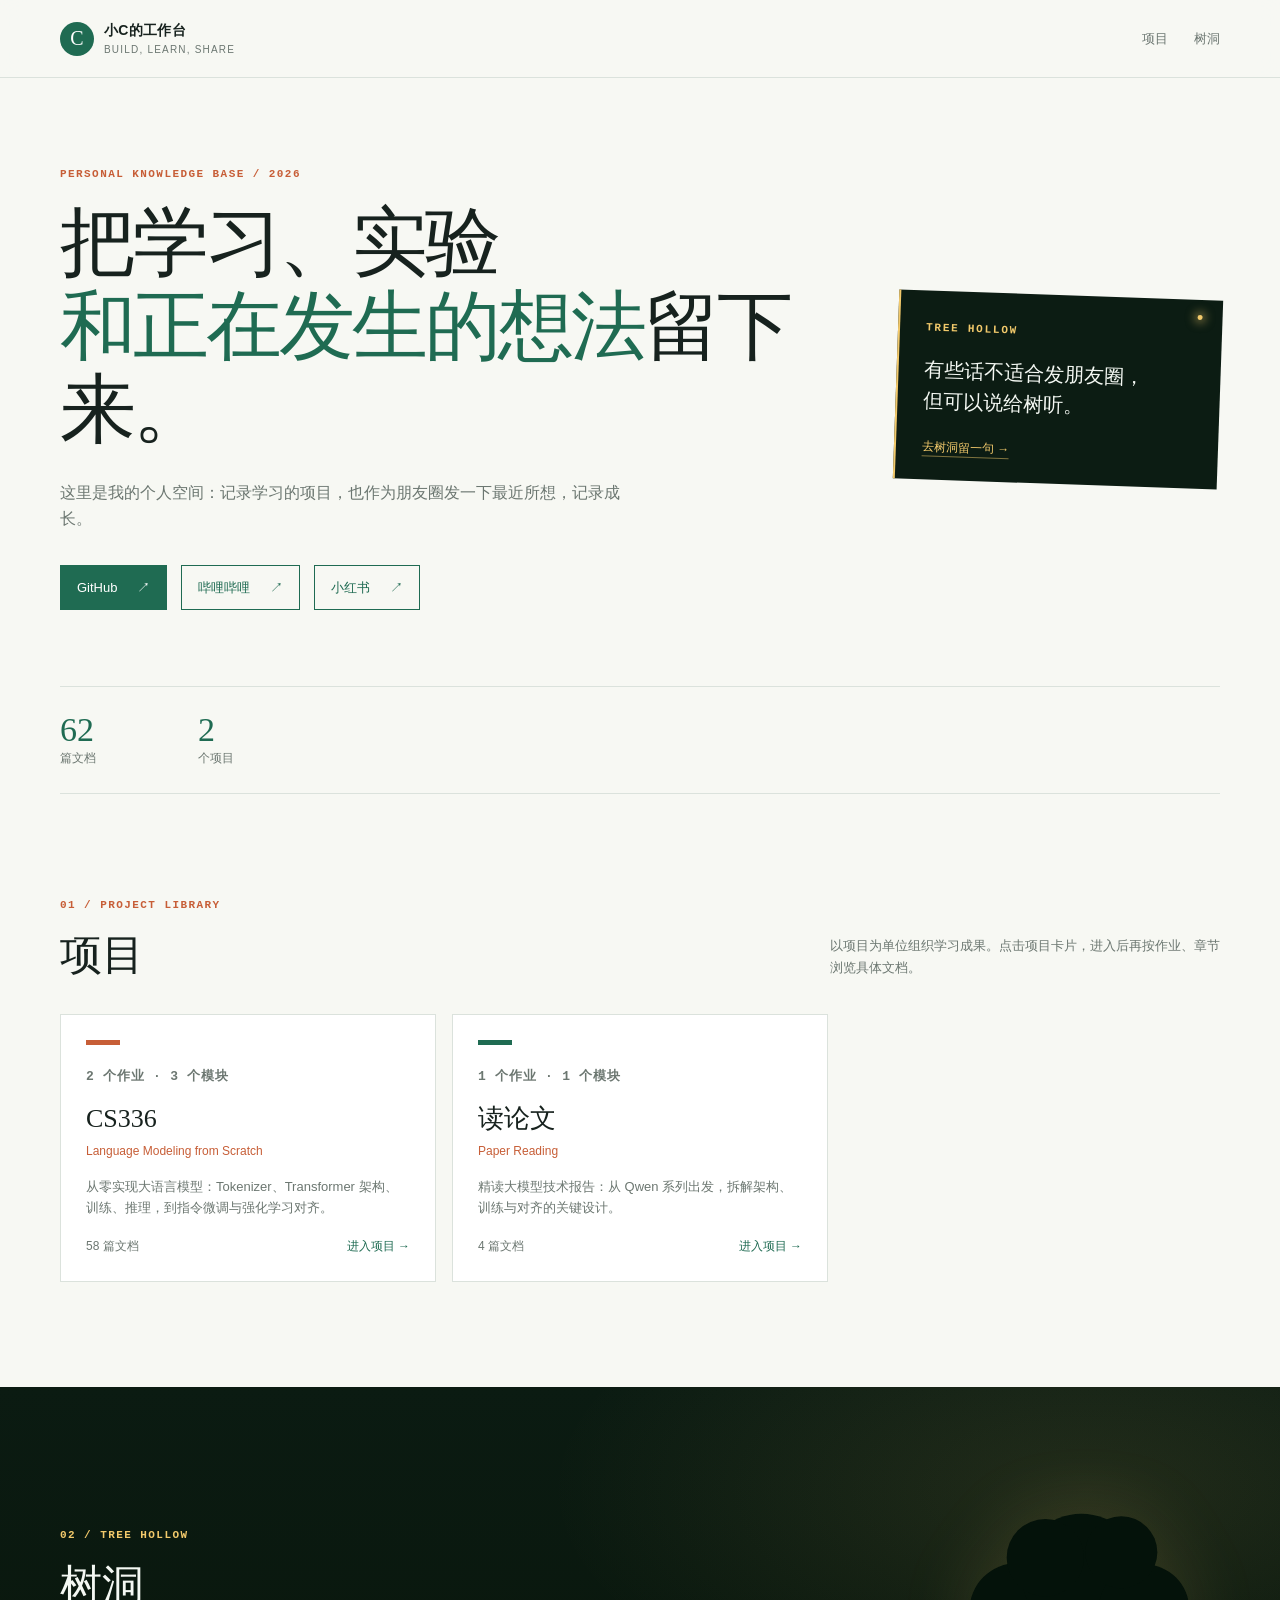
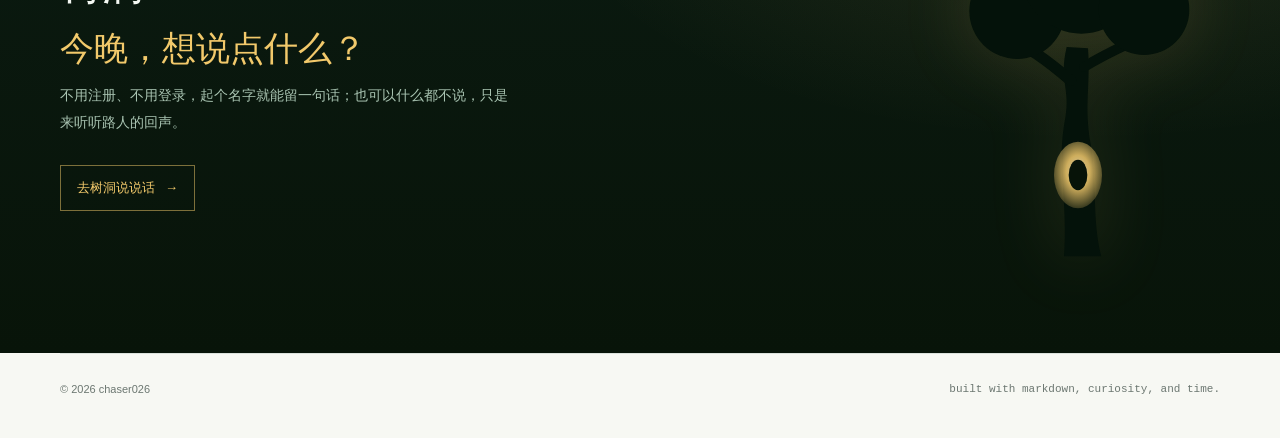
==== commit 3a7ac4aa: "更新内容" ====
--- a/index.html
+++ b/index.html
@@ -17,7 +17,6 @@
       <a href="#projects">项目</a>
       <a href="treehole.html">树洞</a>
     </nav>
-    <a class="github-link" data-github href="https://github.com/chaser026" target="_blank" rel="noreferrer">github ↗</a>
   </header>
 
   <main id="top">
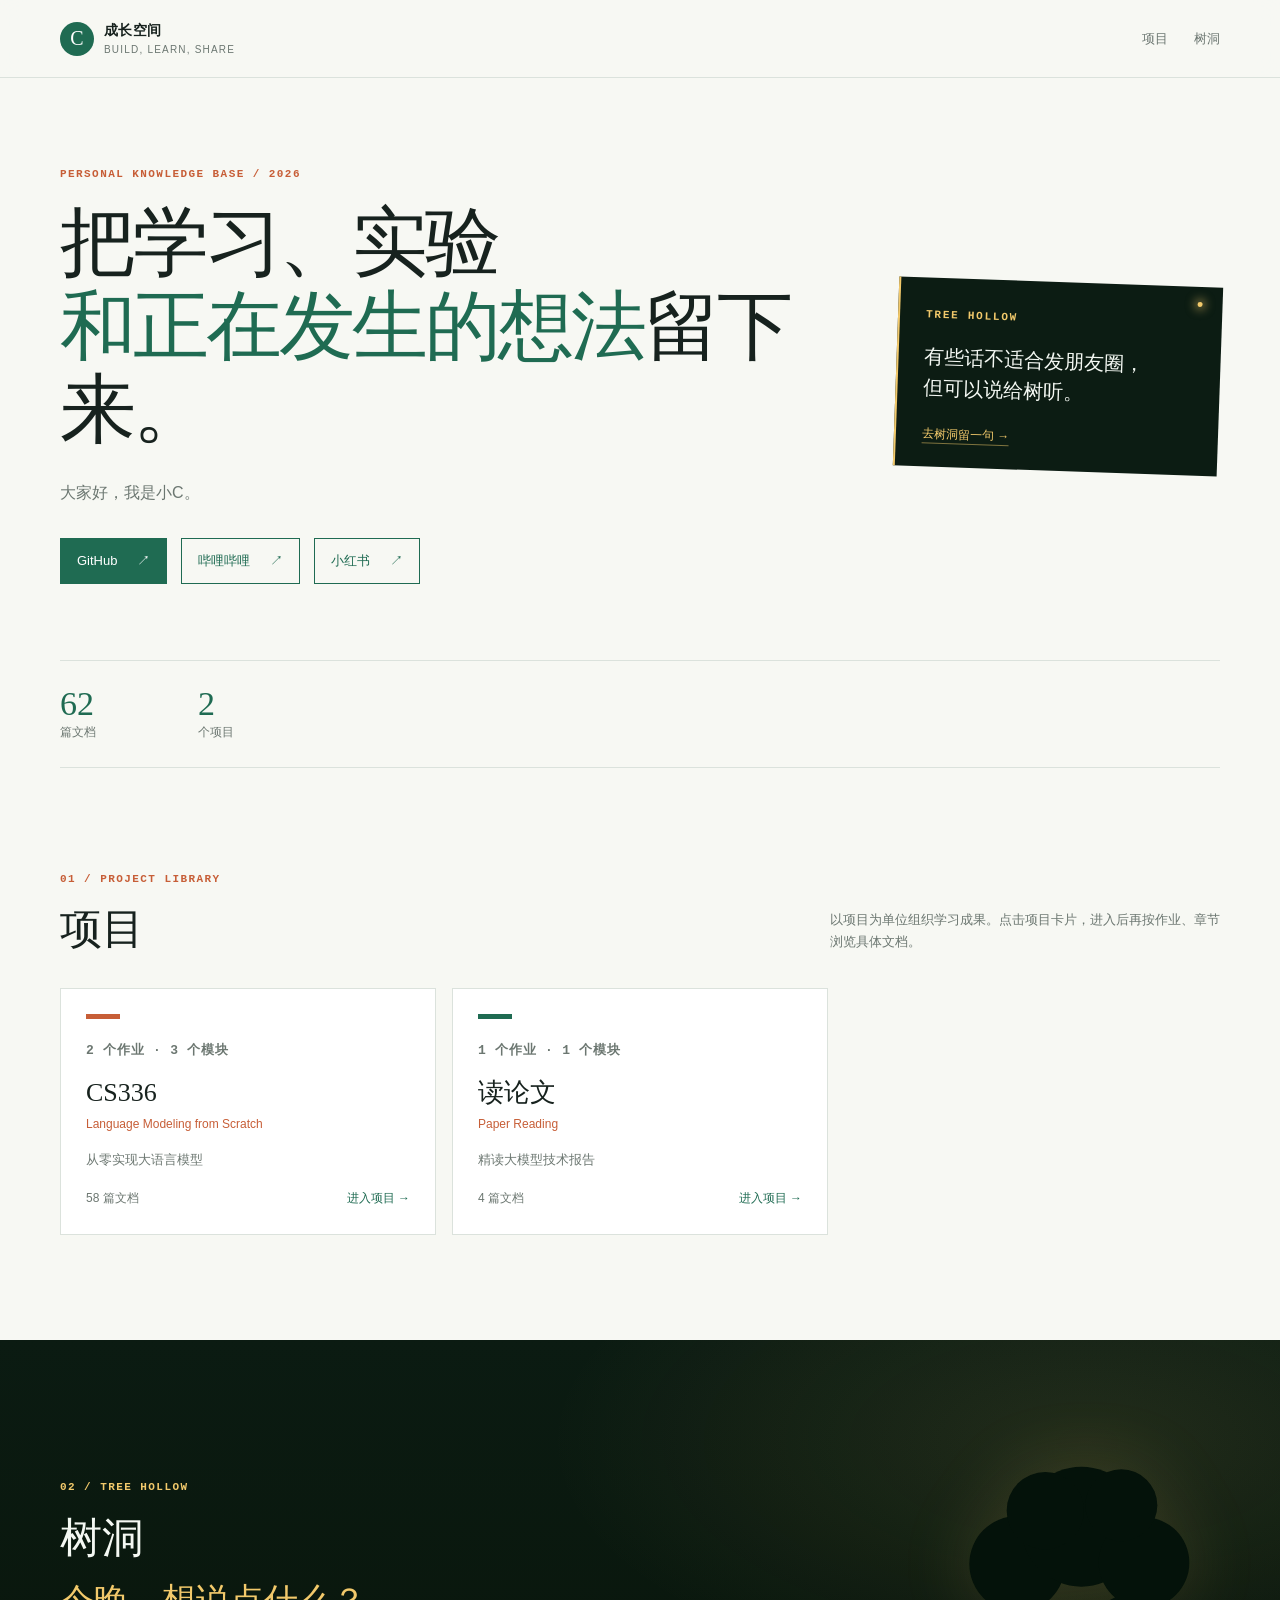
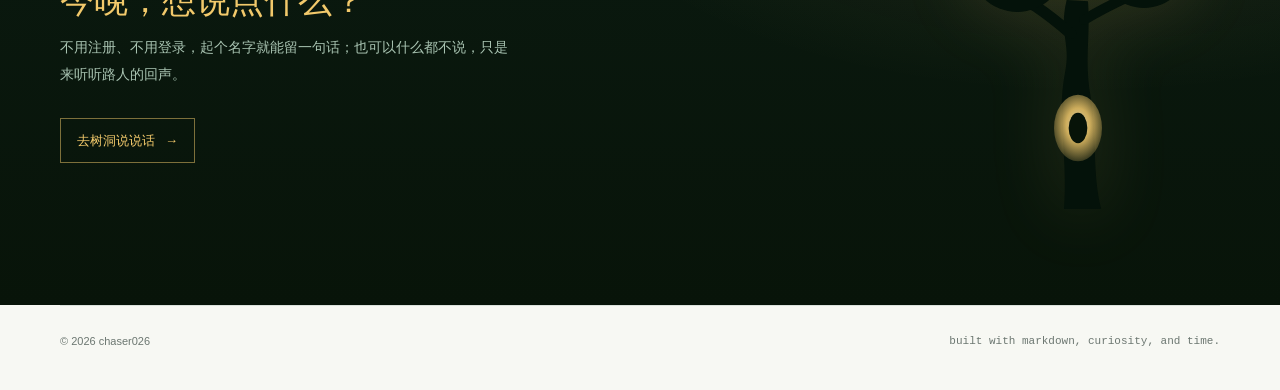
==== commit 4d9bc2a1: "更新内容" ====
--- a/index.html
+++ b/index.html
@@ -24,7 +24,7 @@
       <div class="hero-copy">
         <p class="eyebrow">personal knowledge base / 2026</p>
         <h1>把学习、实验<br><em>和正在发生的想法</em>留下来。</h1>
-        <p class="hero-lede">这里是我的个人空间：记录学习的项目，也作为朋友圈发一下最近所想，记录成长。</p>
+        <p class="hero-lede">大家好，我是小C。</p>
         <div class="hero-actions" id="social-links"></div>
       </div>
       <aside class="hero-hole">
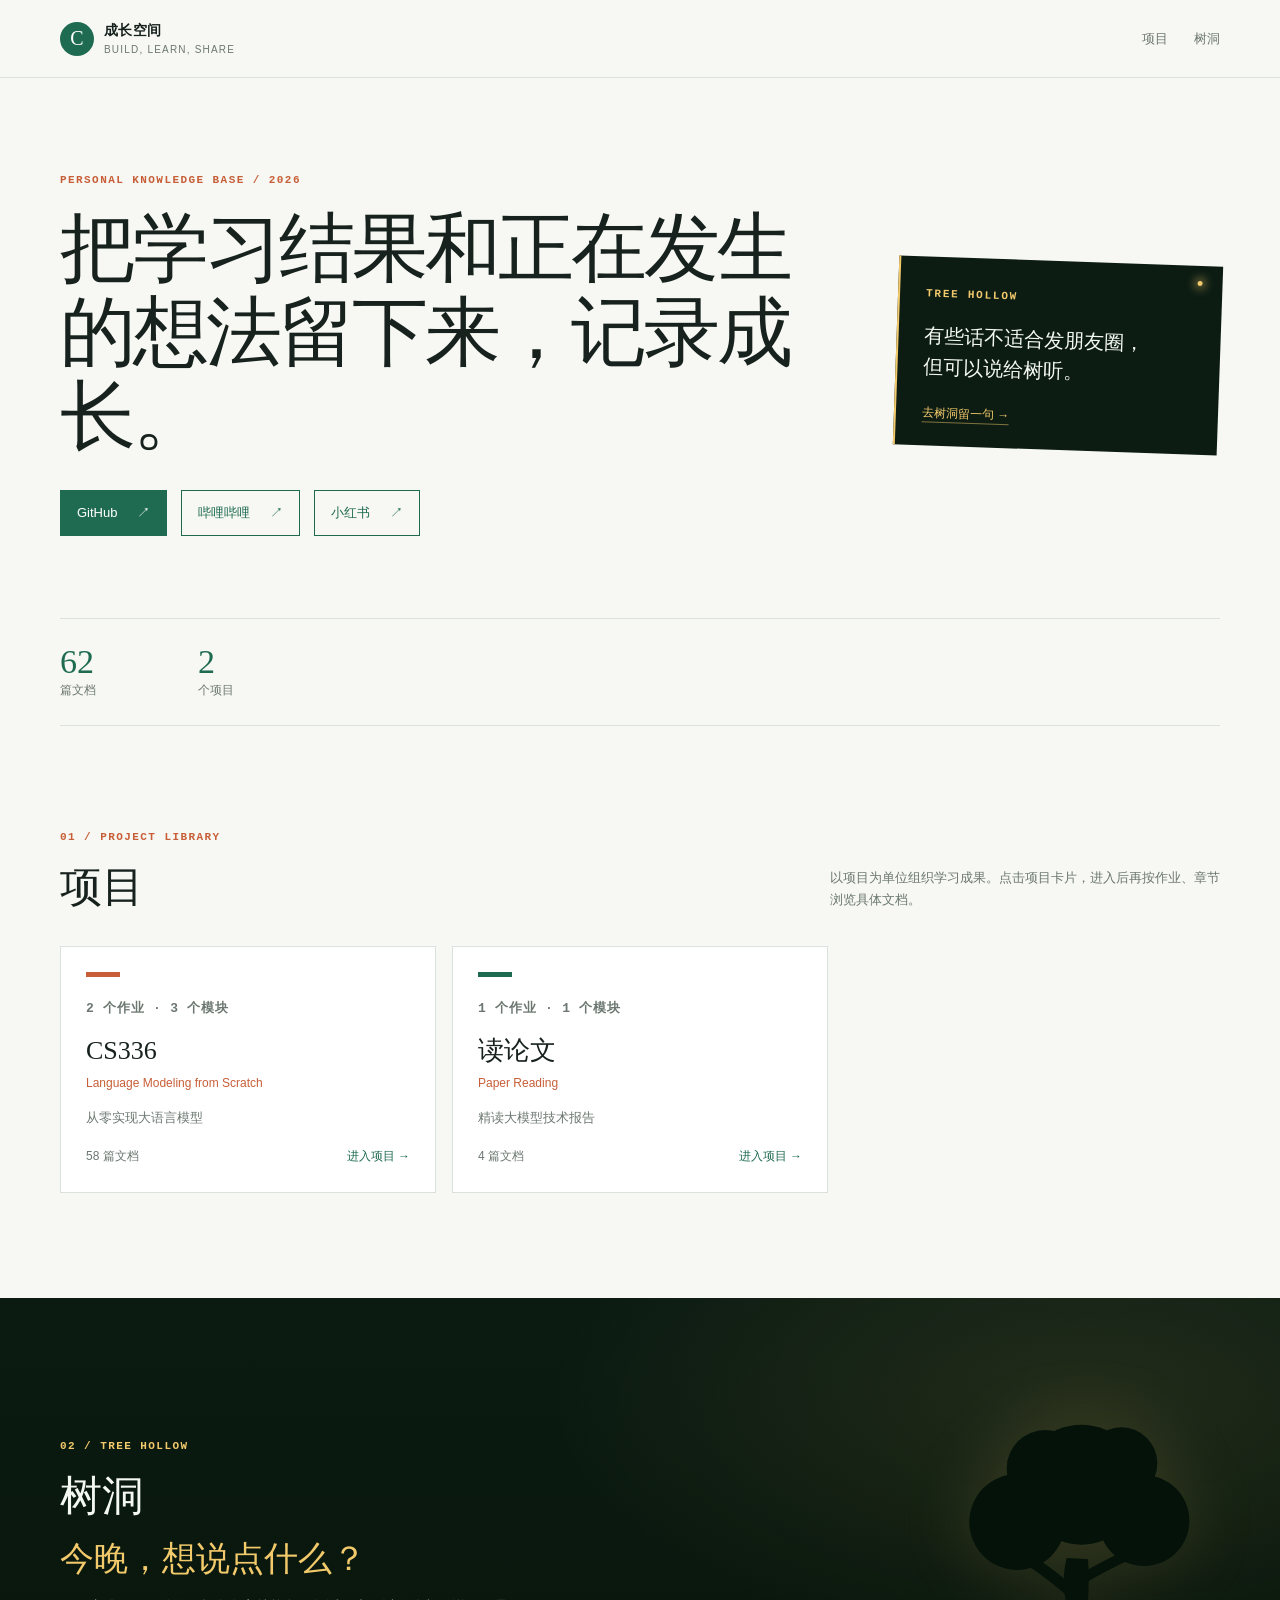
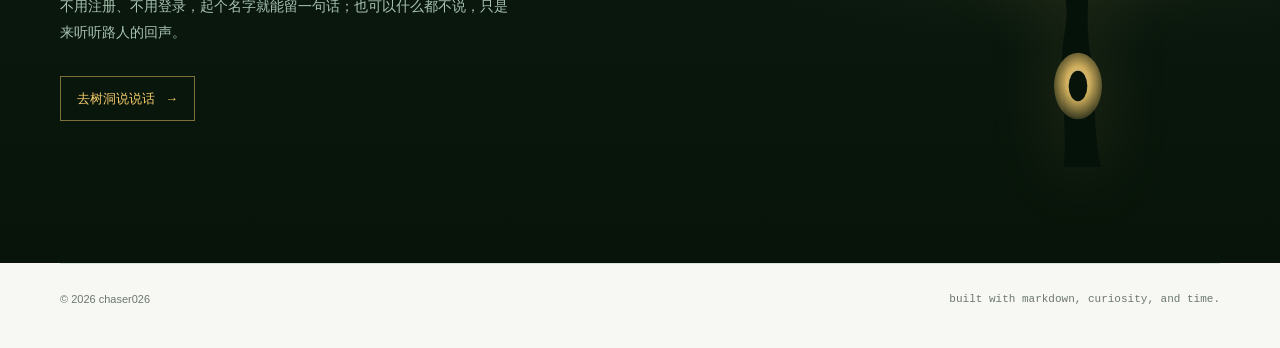
==== commit 5341539f: "更新内容" ====
--- a/index.html
+++ b/index.html
@@ -23,8 +23,9 @@
     <section class="hero shell">
       <div class="hero-copy">
         <p class="eyebrow">personal knowledge base / 2026</p>
-        <h1>把学习、实验<br><em>和正在发生的想法</em>留下来。</h1>
-        <p class="hero-lede">大家好，我是小C。</p>
+        <!-- <h1>把学习、实验<br><em>和正在发生的想法</em>留下来。</h1> -->
+        <h1>把学习结果和正在发生的想法留下来，记录成长。</h1>
+        <!-- <p class="hero-lede">这个时代充满了焦虑，有些人被情绪支配，有些人支配情绪。共勉。</p> -->
         <div class="hero-actions" id="social-links"></div>
       </div>
       <aside class="hero-hole">
